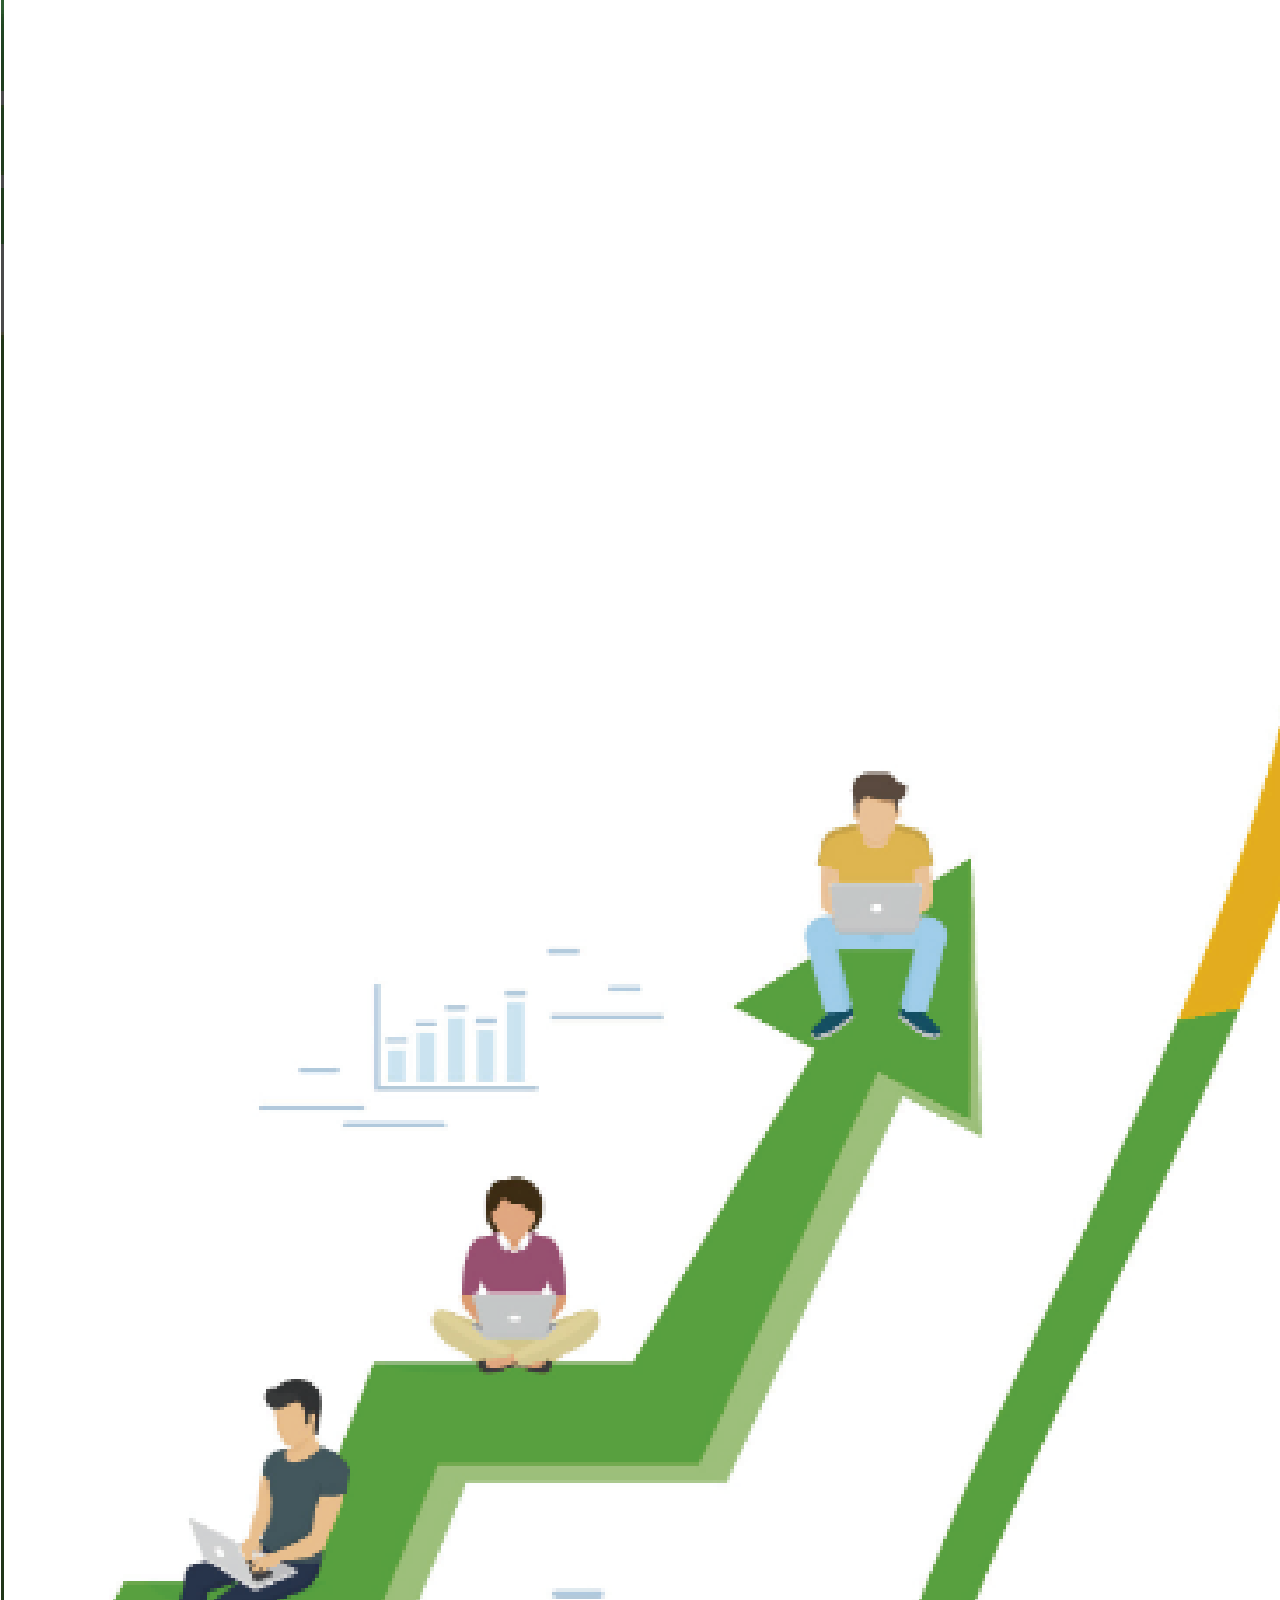
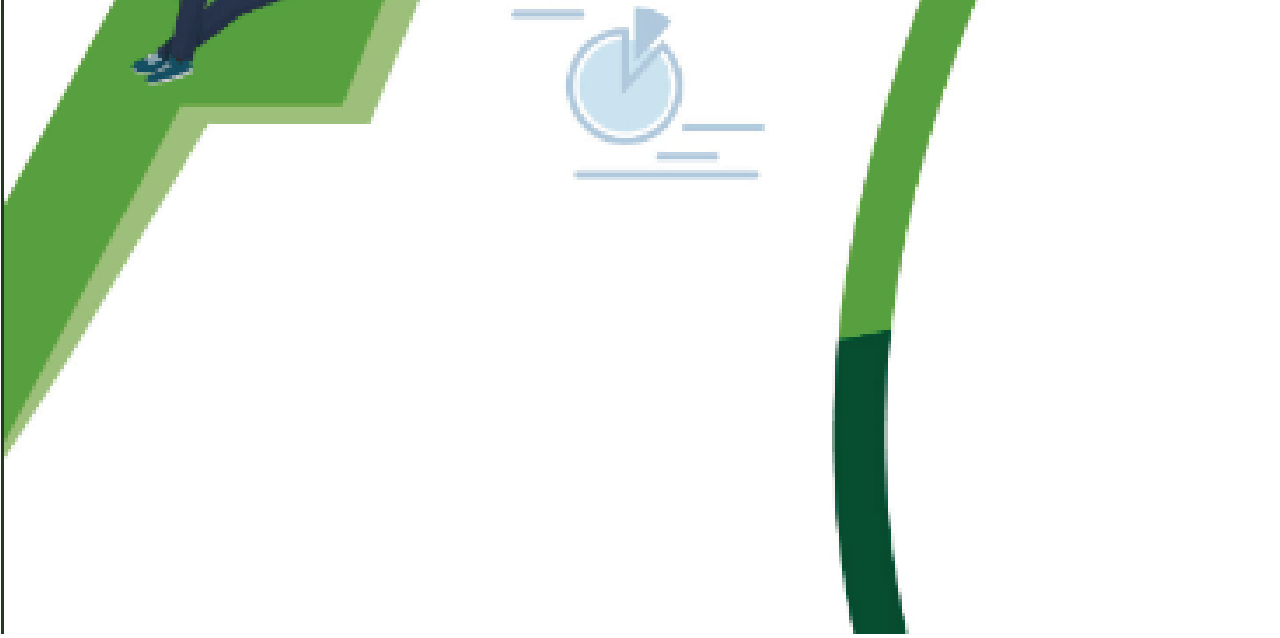
==== ingresos.html @ 7ca2b7b3 "Initial commit" ====
<!DOCTYPE html>
<html lang="en">
  <head>
    <meta charset="UTF-8" />
    <meta name="viewport" content="width=device-width" />
    <link rel="stylesheet" href="styles.css" />
    <script type="module" src="script.js"></script>
  </head>
  <body>
    <header>
      <img src="./img/header.jpg" />
    </header>
  </body>
</html>
---- styles.css ----
html,
body {
  border: none;
  display: flex;
  width: 100%;
  height: 100%;
  margin: 0%;
}

.container-index {
  background: #74ab58;
  width: 100%;
  height: 100%;
}

.title {
  font-family: Helvetica, sans-serif;
  color: #074d31;
  justify-content: center;
  width: 100%;
  text-align: center;
  display: flex;
  margin-top: 5ch;
  margin-bottom: -1ch;
  font-size: 20px;
}

.Junio {
  font-family: 'Segoe UI', Tahoma, Geneva, Verdana, sans-serif;
  font-weight: 600;
  font-size: 40px;
  color: white;
  text-align: center;
  display: flex;
  width: 100%;
  justify-content: center;
}

.buttons {
  display: flex;
  width: 100%;
  justify-content: center;
  align-items: center;
  height: 40%;
  gap: 70px;
}

button {
  height: 150px;
  width: 150px;
  text-align: center;
  border-radius: 613px;
  border: 2px solid #fff;
  background: rgba(217, 217, 217, 0.3);
  color: #fff;
  font-family: Inter;
  font-size: 26px;
  font-style: normal;
  font-weight: 700;
  line-height: normal;
}
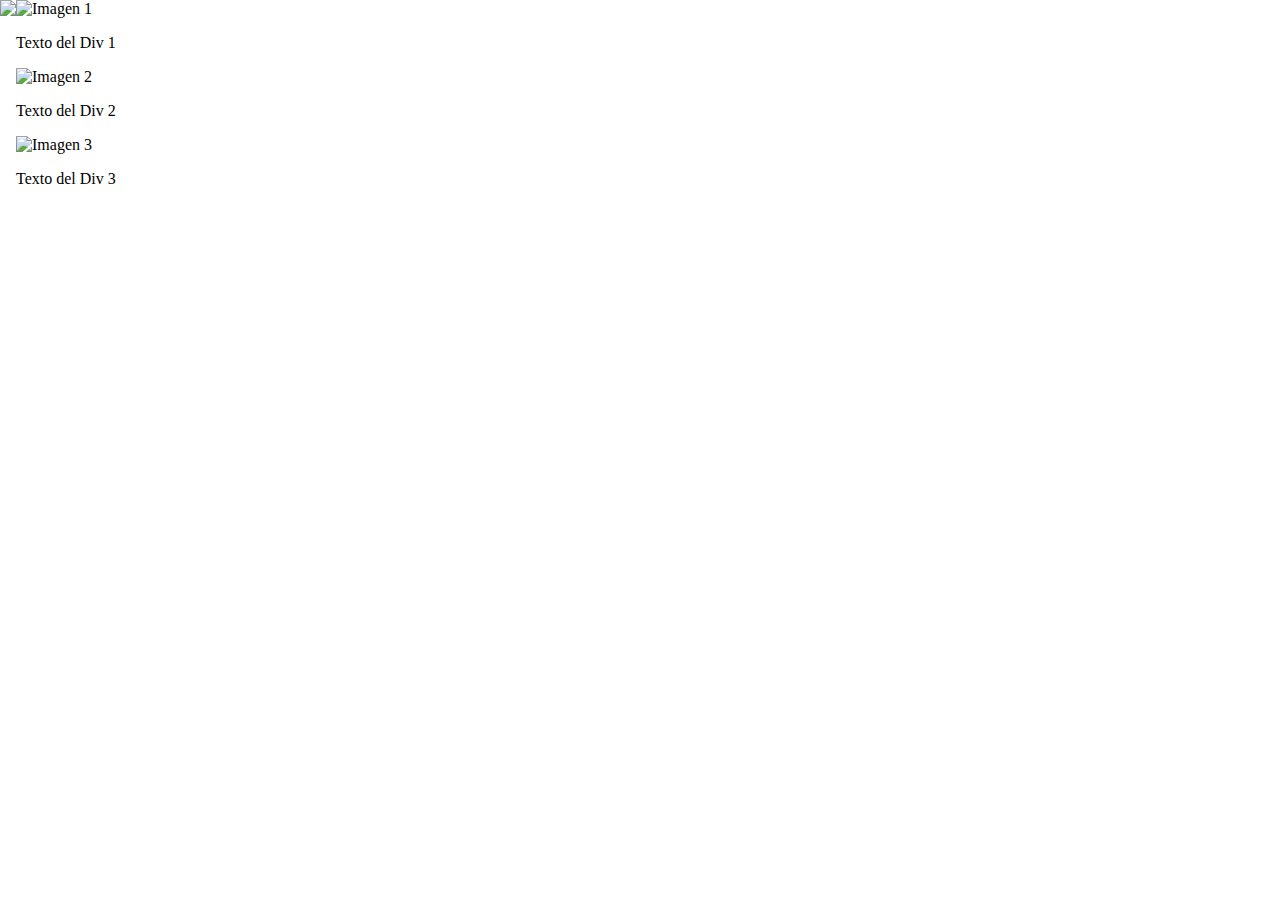
==== commit 392c6795: "1 file modified, 1 deleted" ====
--- a/ingresos.html
+++ b/ingresos.html
@@ -2,13 +2,30 @@
 <html lang="en">
   <head>
     <meta charset="UTF-8" />
-    <meta name="viewport" content="width=device-width" />
+    <meta name="viewport" content="width=device-width, initial-scale=1.0" />
+    <title>Header con Imagen y Divs</title>
     <link rel="stylesheet" href="styles.css" />
-    <script type="module" src="script.js"></script>
   </head>
   <body>
     <header>
-      <img src="./img/header.jpg" />
+      <img
+        src="https://raw.githubusercontent.com/MartinaTricarico/web-platform-ld8e2q/main/img/header.jpg"
+      />
     </header>
+
+    <div class="container">
+      <div class="box">
+        <img src="ruta-de-la-imagen-1.jpg" alt="Imagen 1" />
+        <p>Texto del Div 1</p>
+      </div>
+      <div class="box">
+        <img src="ruta-de-la-imagen-2.jpg" alt="Imagen 2" />
+        <p>Texto del Div 2</p>
+      </div>
+      <div class="box">
+        <img src="ruta-de-la-imagen-3.jpg" alt="Imagen 3" />
+        <p>Texto del Div 3</p>
+      </div>
+    </div>
   </body>
 </html>
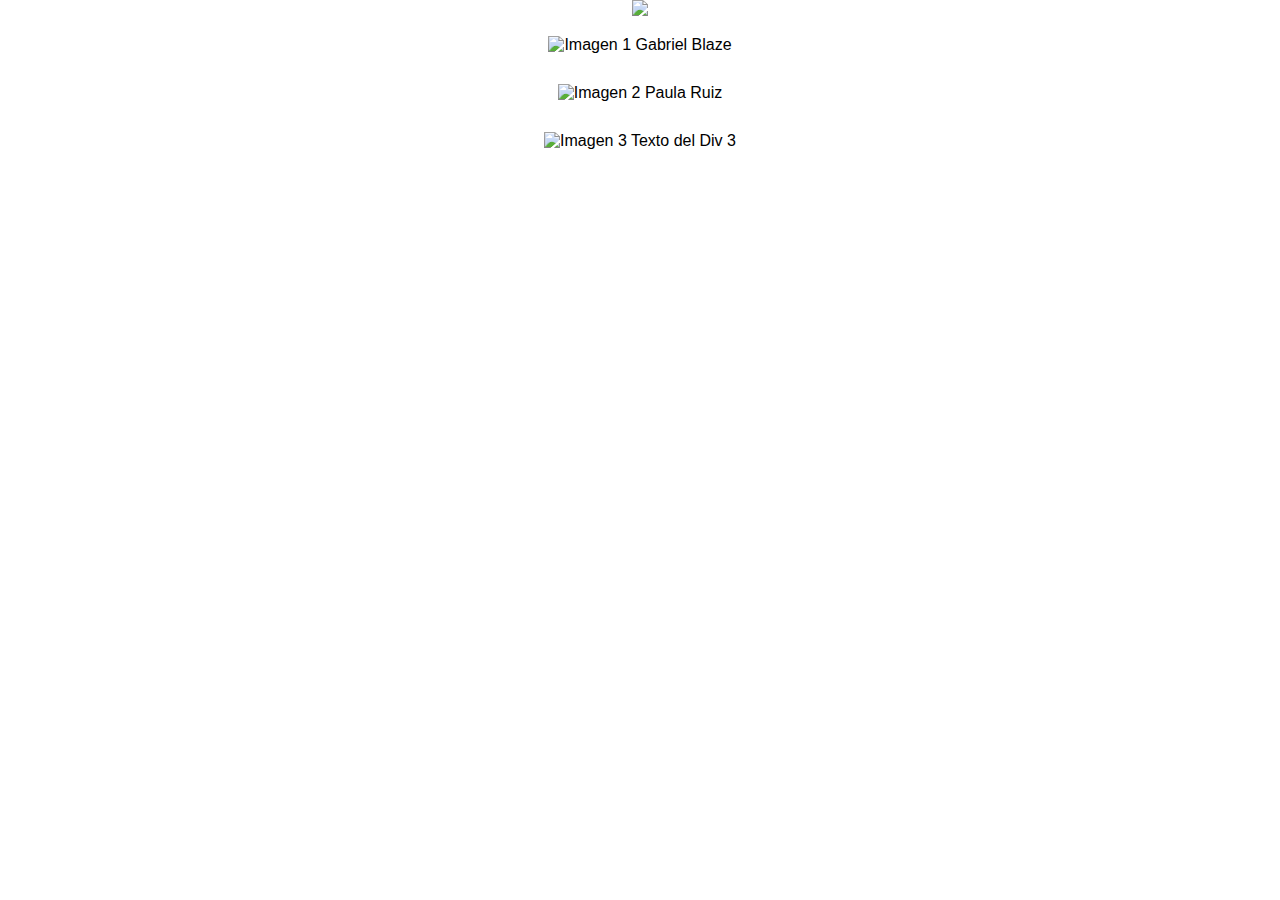
==== commit 3d47c9fe: "2 files modified" ====
--- a/ingresos.html
+++ b/ingresos.html
@@ -4,7 +4,7 @@
     <meta charset="UTF-8" />
     <meta name="viewport" content="width=device-width, initial-scale=1.0" />
     <title>Header con Imagen y Divs</title>
-    <link rel="stylesheet" href="styles.css" />
+    <link rel="stylesheet" href="styles2.css" />
   </head>
   <body>
     <header>
@@ -15,16 +15,25 @@
 
     <div class="container">
       <div class="box">
-        <img src="ruta-de-la-imagen-1.jpg" alt="Imagen 1" />
-        <p>Texto del Div 1</p>
+        <img
+          src="https://raw.githubusercontent.com/MartinaTricarico/web-platform-ld8e2q/main/img/3.jpg"
+          alt="Imagen 1"
+        />
+        <span>Gabriel Blaze</span>
       </div>
       <div class="box">
-        <img src="ruta-de-la-imagen-2.jpg" alt="Imagen 2" />
-        <p>Texto del Div 2</p>
+        <img
+          src="https://raw.githubusercontent.com/MartinaTricarico/web-platform-ld8e2q/main/img/1.jpg"
+          alt="Imagen 2"
+        />
+        <span>Paula Ruiz</span>
       </div>
       <div class="box">
-        <img src="ruta-de-la-imagen-3.jpg" alt="Imagen 3" />
-        <p>Texto del Div 3</p>
+        <img
+          src="https://raw.githubusercontent.com/MartinaTricarico/web-platform-ld8e2q/main/img/2.jpg"
+          alt="Imagen 3"
+        />
+        <span>Texto del Div 3</span>
       </div>
     </div>
   </body>
--- a/styles2.css
+++ b/styles2.css
@@ -0,0 +1,39 @@
+body {
+  margin: 0;
+  padding: 0;
+  font-family: Arial, sans-serif;
+  max-width: 100%;
+}
+
+header {
+  display: flex;
+  align-items: center;
+  flex-direction: column;
+}
+
+img {
+  max-width: 100%;
+  height: auto;
+}
+
+.container {
+  display: flex;
+  flex-wrap: wrap;
+  padding: 20px;
+  flex-direction: column;
+  align-content: center;
+}
+
+.box {
+  width: 300px;
+  margin-bottom: 20px;
+  text-align: center;
+}
+
+.box img {
+  margin-bottom: 10px;
+}
+
+.box p {
+  font-size: 18px;
+}
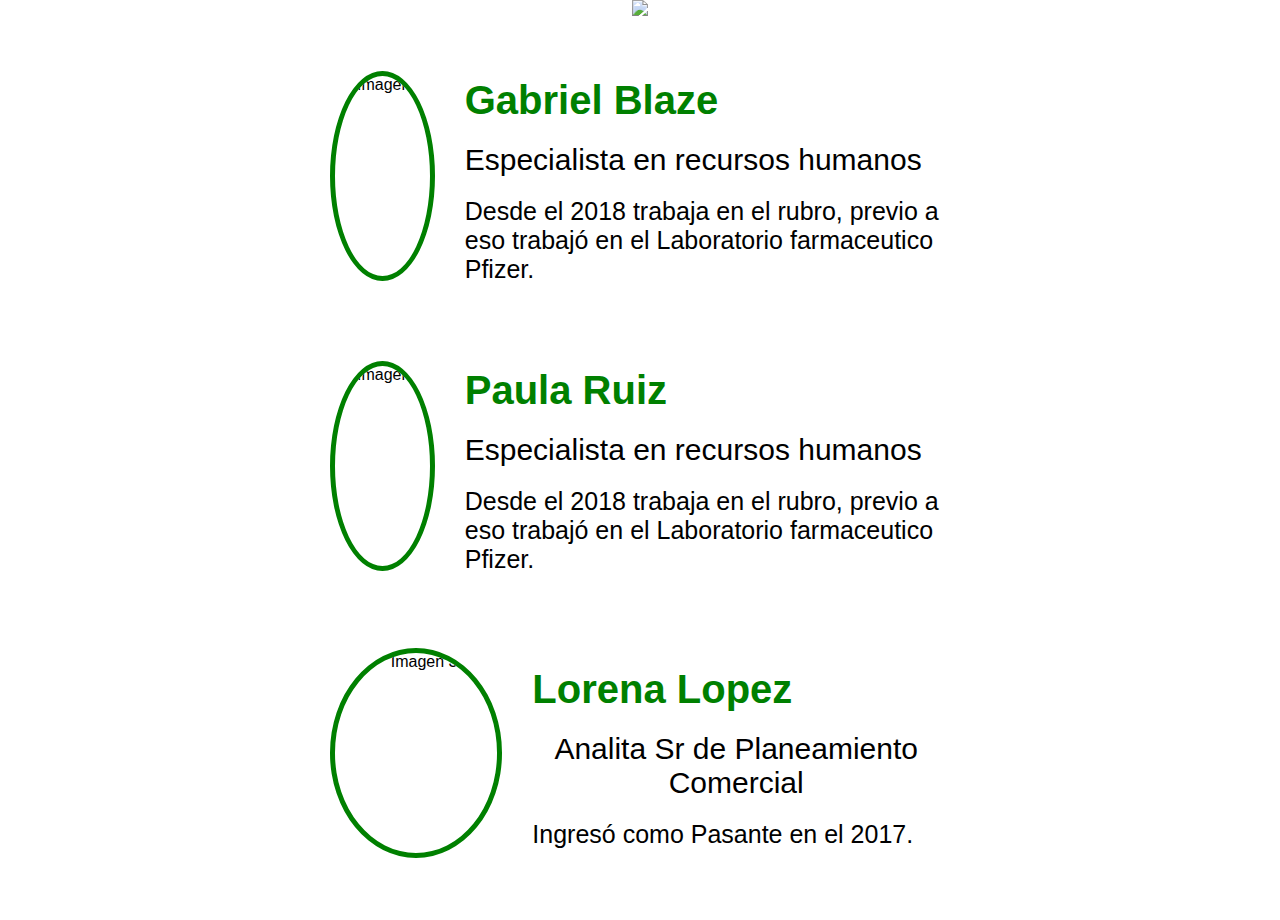
==== commit 6962d7ee: "2 files modified" ====
--- a/ingresos.html
+++ b/ingresos.html
@@ -19,21 +19,39 @@
           src="https://raw.githubusercontent.com/MartinaTricarico/web-platform-ld8e2q/main/img/3.jpg"
           alt="Imagen 1"
         />
-        <span>Gabriel Blaze</span>
+        <div class="textos">
+          <span class="titulobox">Gabriel Blaze</span>
+          <span class="subtitulobox">Especialista en recursos humanos</span>
+          <span class="descripcion"
+            >Desde el 2018 trabaja en el rubro, previo a eso trabajó en el
+            Laboratorio farmaceutico Pfizer.</span
+          >
+        </div>
       </div>
       <div class="box">
         <img
           src="https://raw.githubusercontent.com/MartinaTricarico/web-platform-ld8e2q/main/img/1.jpg"
           alt="Imagen 2"
         />
-        <span>Paula Ruiz</span>
+        <div class="textos">
+          <span class="titulobox">Paula Ruiz</span>
+          <span class="subtitulobox">Especialista en recursos humanos</span>
+          <span class="descripcion"
+            >Desde el 2018 trabaja en el rubro, previo a eso trabajó en el
+            Laboratorio farmaceutico Pfizer.</span
+          >
+        </div>
       </div>
       <div class="box">
         <img
           src="https://raw.githubusercontent.com/MartinaTricarico/web-platform-ld8e2q/main/img/2.jpg"
           alt="Imagen 3"
         />
-        <span>Texto del Div 3</span>
+        <div class="textos">
+          <span class="titulobox">Lorena Lopez</span>
+          <span class="subtitulobox">Analita Sr de Planeamiento Comercial</span>
+          <span class="descripcion">Ingresó como Pasante en el 2017.</span>
+        </div>
       </div>
     </div>
   </body>
--- a/styles2.css
+++ b/styles2.css
@@ -25,15 +25,46 @@
 }
 
 .box {
-  width: 300px;
-  margin-bottom: 20px;
+  width: 50%;
+  margin: 2em;
+  display: flex;
   text-align: center;
+  justify-content: flex-start;
+  flex-direction: row;
+  align-items: center;
 }
 
 .box img {
   margin-bottom: 10px;
+  border-radius: 50%;
+  width: 200px;
+  height: 200px;
+  object-fit: cover;
+  margin-right: 20px;
+  border: 5px solid green;
 }
 
-.box p {
-  font-size: 18px;
+.textos {
+  display: flex;
+  flex-direction: column;
+  align-items: flex-start;
 }
+
+.titulobox {
+  margin: 10px;
+  font-size: 40px;
+  color: green;
+  font-weight: 700;
+}
+
+.subtitulobox {
+  margin: 10px;
+  font-size: 30px;
+  font-weight: 400;
+}
+
+.descripcion {
+  margin: 10px;
+  font-size: 25px;
+  text-align: left;
+}
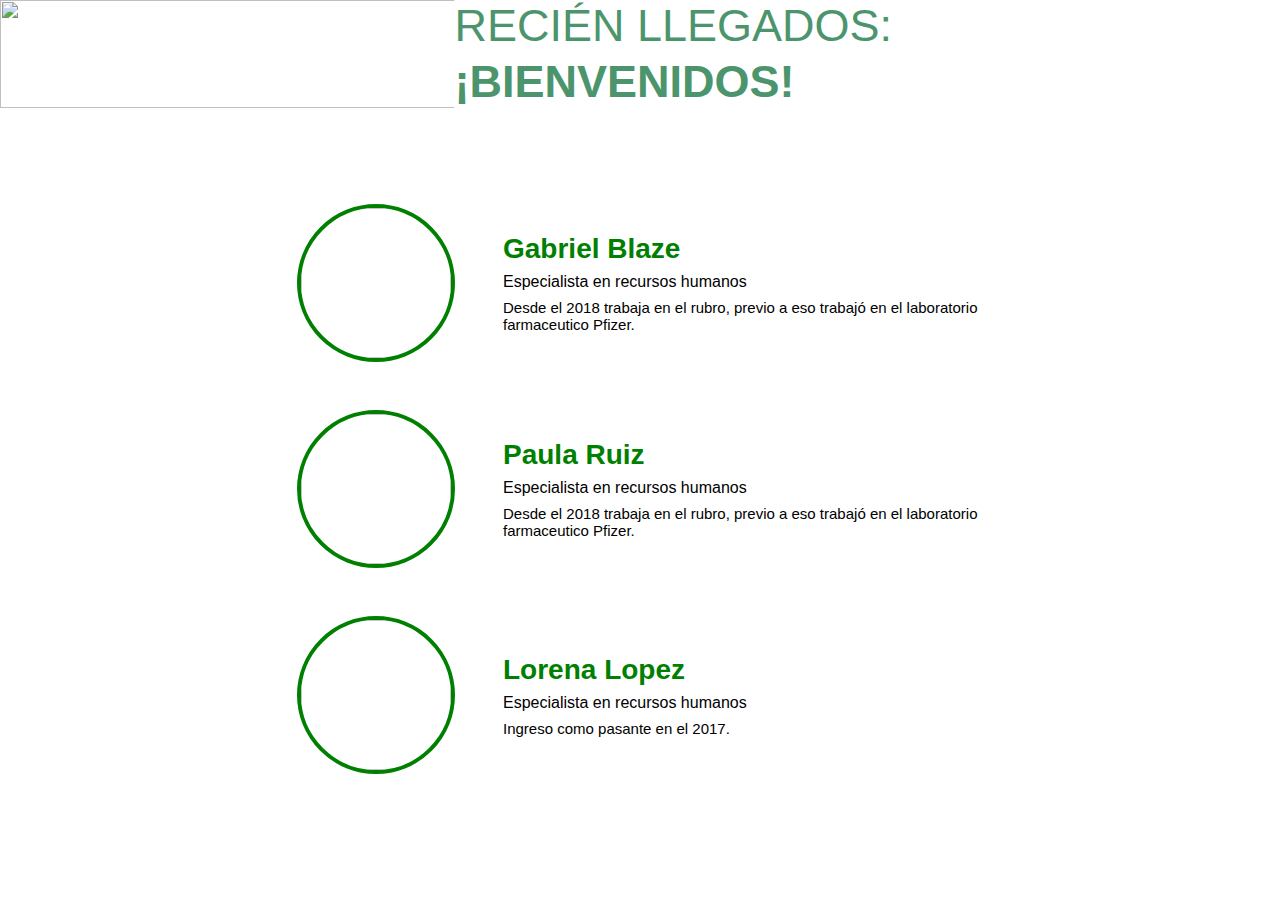
==== commit 17dd92a0: "4 files modified" ====
--- a/ingresos.html
+++ b/ingresos.html
@@ -1,58 +1,65 @@
 <!DOCTYPE html>
-<html lang="en">
+<html lang="es">
   <head>
     <meta charset="UTF-8" />
-    <meta name="viewport" content="width=device-width, initial-scale=1.0" />
-    <title>Header con Imagen y Divs</title>
     <link rel="stylesheet" href="styles2.css" />
   </head>
   <body>
-    <header>
-      <img
-        src="https://raw.githubusercontent.com/MartinaTricarico/web-platform-ld8e2q/main/img/header.jpg"
-      />
-    </header>
-
     <div class="container">
-      <div class="box">
+      <header>
         <img
-          src="https://raw.githubusercontent.com/MartinaTricarico/web-platform-ld8e2q/main/img/3.jpg"
-          alt="Imagen 1"
+          class="header"
+          src="https://raw.githubusercontent.com/MartinaTricarico/web-platform-ld8e2q/main/img/header.jpg"
         />
-        <div class="textos">
-          <span class="titulobox">Gabriel Blaze</span>
-          <span class="subtitulobox">Especialista en recursos humanos</span>
-          <span class="descripcion"
-            >Desde el 2018 trabaja en el rubro, previo a eso trabajó en el
-            Laboratorio farmaceutico Pfizer.</span
-          >
+        <div>
+          <span class="titulo">RECIÉN LLEGADOS:</span>
+          <span class="subtitulo">¡BIENVENIDOS!</span>
         </div>
-      </div>
-      <div class="box">
-        <img
-          src="https://raw.githubusercontent.com/MartinaTricarico/web-platform-ld8e2q/main/img/1.jpg"
-          alt="Imagen 2"
-        />
-        <div class="textos">
-          <span class="titulobox">Paula Ruiz</span>
-          <span class="subtitulobox">Especialista en recursos humanos</span>
-          <span class="descripcion"
-            >Desde el 2018 trabaja en el rubro, previo a eso trabajó en el
-            Laboratorio farmaceutico Pfizer.</span
-          >
+      </header>
+      <div class="personas">
+        <div class="persona">
+          <img
+            class="img-persona-1"
+            src="https://raw.githubusercontent.com/MartinaTricarico/web-platform-ld8e2q/main/img/3.jpg"
+          />
+          <div>
+            <span class="nombre">Gabriel Blaze</span>
+            <text class="subtitulo">Especialista en recursos humanos</text>
+            <text class="descripcion"
+              >Desde el 2018 trabaja en el rubro, previo a eso trabajó en el
+              laboratorio farmaceutico Pfizer.</text
+            >
+          </div>
         </div>
-      </div>
-      <div class="box">
-        <img
-          src="https://raw.githubusercontent.com/MartinaTricarico/web-platform-ld8e2q/main/img/2.jpg"
-          alt="Imagen 3"
-        />
-        <div class="textos">
-          <span class="titulobox">Lorena Lopez</span>
-          <span class="subtitulobox">Analita Sr de Planeamiento Comercial</span>
-          <span class="descripcion">Ingresó como Pasante en el 2017.</span>
+        <div class="persona">
+            <img
+            src="https://raw.githubusercontent.com/MartinaTricarico/web-platform-ld8e2q/main/img/1.jpg"
+          />
+          <div>
+            <span class="nombre">Paula Ruiz</span>
+            <text class="subtitulo">Especialista en recursos humanos</text>
+            <text class="descripcion"
+              >Desde el 2018 trabaja en el rubro, previo a eso trabajó en el
+              laboratorio farmaceutico Pfizer.</text
+            >
+          </div>
+        </div>
+        <div class="persona">
+            <img
+            src="https://raw.githubusercontent.com/MartinaTricarico/web-platform-ld8e2q/main/img/2.jpg"
+          />
+          <div>
+            <span class="nombre">Lorena Lopez</span>
+            <text class="subtitulo">Especialista en recursos humanos</text>
+            <text class="descripcion">Ingreso como pasante en el 2017.</text>
         </div>
       </div>
     </div>
+    <footer>
+      <img
+        src="https://raw.githubusercontent.com/MartinaTricarico/web-platform-ld8e2q/main/img/footer.png"
+        alt=""
+      />
+    </footer>
   </body>
 </html>
--- a/styles2.css
+++ b/styles2.css
@@ -1,70 +1,133 @@
+html,
 body {
-  margin: 0;
-  padding: 0;
-  font-family: Arial, sans-serif;
-  max-width: 100%;
-}
-
-header {
+  border: none;
   display: flex;
-  align-items: center;
-  flex-direction: column;
-}
-
-img {
-  max-width: 100%;
-  height: auto;
+  width: 100%;
+  height: 100%;
+  margin: 0%;
+  justify-content: center;
+  /* background: lawngreen; */
 }
 
 .container {
+  /* background: red; */
   display: flex;
-  flex-wrap: wrap;
-  padding: 20px;
+  min-height: 100vh;
   flex-direction: column;
-  align-content: center;
+  width: 100%;
+  gap: 6em;
 }
 
-.box {
-  width: 50%;
-  margin: 2em;
+.container header {
+  /* background: seagreen; */
   display: flex;
-  text-align: center;
-  justify-content: flex-start;
+  /* flex-wrap: wrap; */
   flex-direction: row;
+  align-items: center;
+  width: 100vw;
+}
+
+.container header img {
+  width: 100%;
+  height: 100%;
+  margin-right: -64.5%;
+  display: flex;
+  clip-path: inset(0px 64.5% 0px 0px);
+  object-fit: cover;
+}
+
+.container header div {
+  display: flex;
+  flex-direction: column;
+  gap: 0.5ch;
+}
+
+.container header div .titulo {
+  font-size: 45px;
+  font-family: Helvetica, sans-serif;
+  font-weight: 100;
+  color: #4c956c;
+}
+
+.container header div .subtitulo {
+  font-size: 45px;
+  font-family: Impact, Haettenschweiler, 'Arial Narrow Bold', sans-serif;
+  font-weight: 700;
+  color: #4c956c;
+}
+
+div.personas {
+  /* background: purple; */
+  display: flex;
+  flex-direction: column;
+  gap: 3em;
   align-items: center;
 }
 
-.box img {
-  margin-bottom: 10px;
-  border-radius: 50%;
-  width: 200px;
-  height: 200px;
-  object-fit: cover;
-  margin-right: 20px;
-  border: 5px solid green;
+div.persona {
+  /* background: lightpink; */
+  display: flex;
+  gap: 3em;
+  padding: 0px 2em;
 }
 
-.textos {
+div.persona img.img-persona-1 {
+  border-radius: 100%;
+  width: 150px;
+  height: 150px;
+  border: 4px solid green;
+  object-fit: cover;
+  object-position: 30% 15%;
+}
+
+div.persona img {
+  border-radius: 100%;
+  width: 150px;
+  height: 150px;
+  border: 4px solid green;
+  object-fit: cover;
+  /* object-position: 30% 15%; */
+}
+
+div.persona div {
   display: flex;
   flex-direction: column;
-  align-items: flex-start;
+  justify-content: center;
+  gap: 1ch;
+  flex: 1 1 0px;
+  width: 480px;
 }
 
-.titulobox {
-  margin: 10px;
-  font-size: 40px;
+div.persona div .nombre {
+  font-family: Arial, Helvetica, sans-serif;
+  font-weight: 600;
+  font-size: 28px;
   color: green;
-  font-weight: 700;
 }
 
-.subtitulobox {
-  margin: 10px;
-  font-size: 30px;
-  font-weight: 400;
+div.persona div .subtitulo {
+  font-family: -apple-system, BlinkMacSystemFont, 'Segoe UI', Roboto, Oxygen,
+    Ubuntu, Cantarell, 'Open Sans', 'Helvetica Neue', sans-serif;
 }
 
-.descripcion {
-  margin: 10px;
-  font-size: 25px;
-  text-align: left;
+div.persona div .descripcion {
+  display: flex;
+  flex-direction: column;
+  justify-content: flex-start;
+  font-size: 15px;
+  font-weight: 200;
+  font-family: 'Trebuchet MS', 'Lucida Sans Unicode', 'Lucida Grande',
+    'Lucida Sans', Arial, sans-serif;
 }
+
+.container footer {
+  /* background: slateblue; */
+  display: flex;
+  margin-top: auto;
+}
+
+.container footer img {
+  object-position: 0 2em;
+  object-fit: cover;
+  width: 100%;
+}
